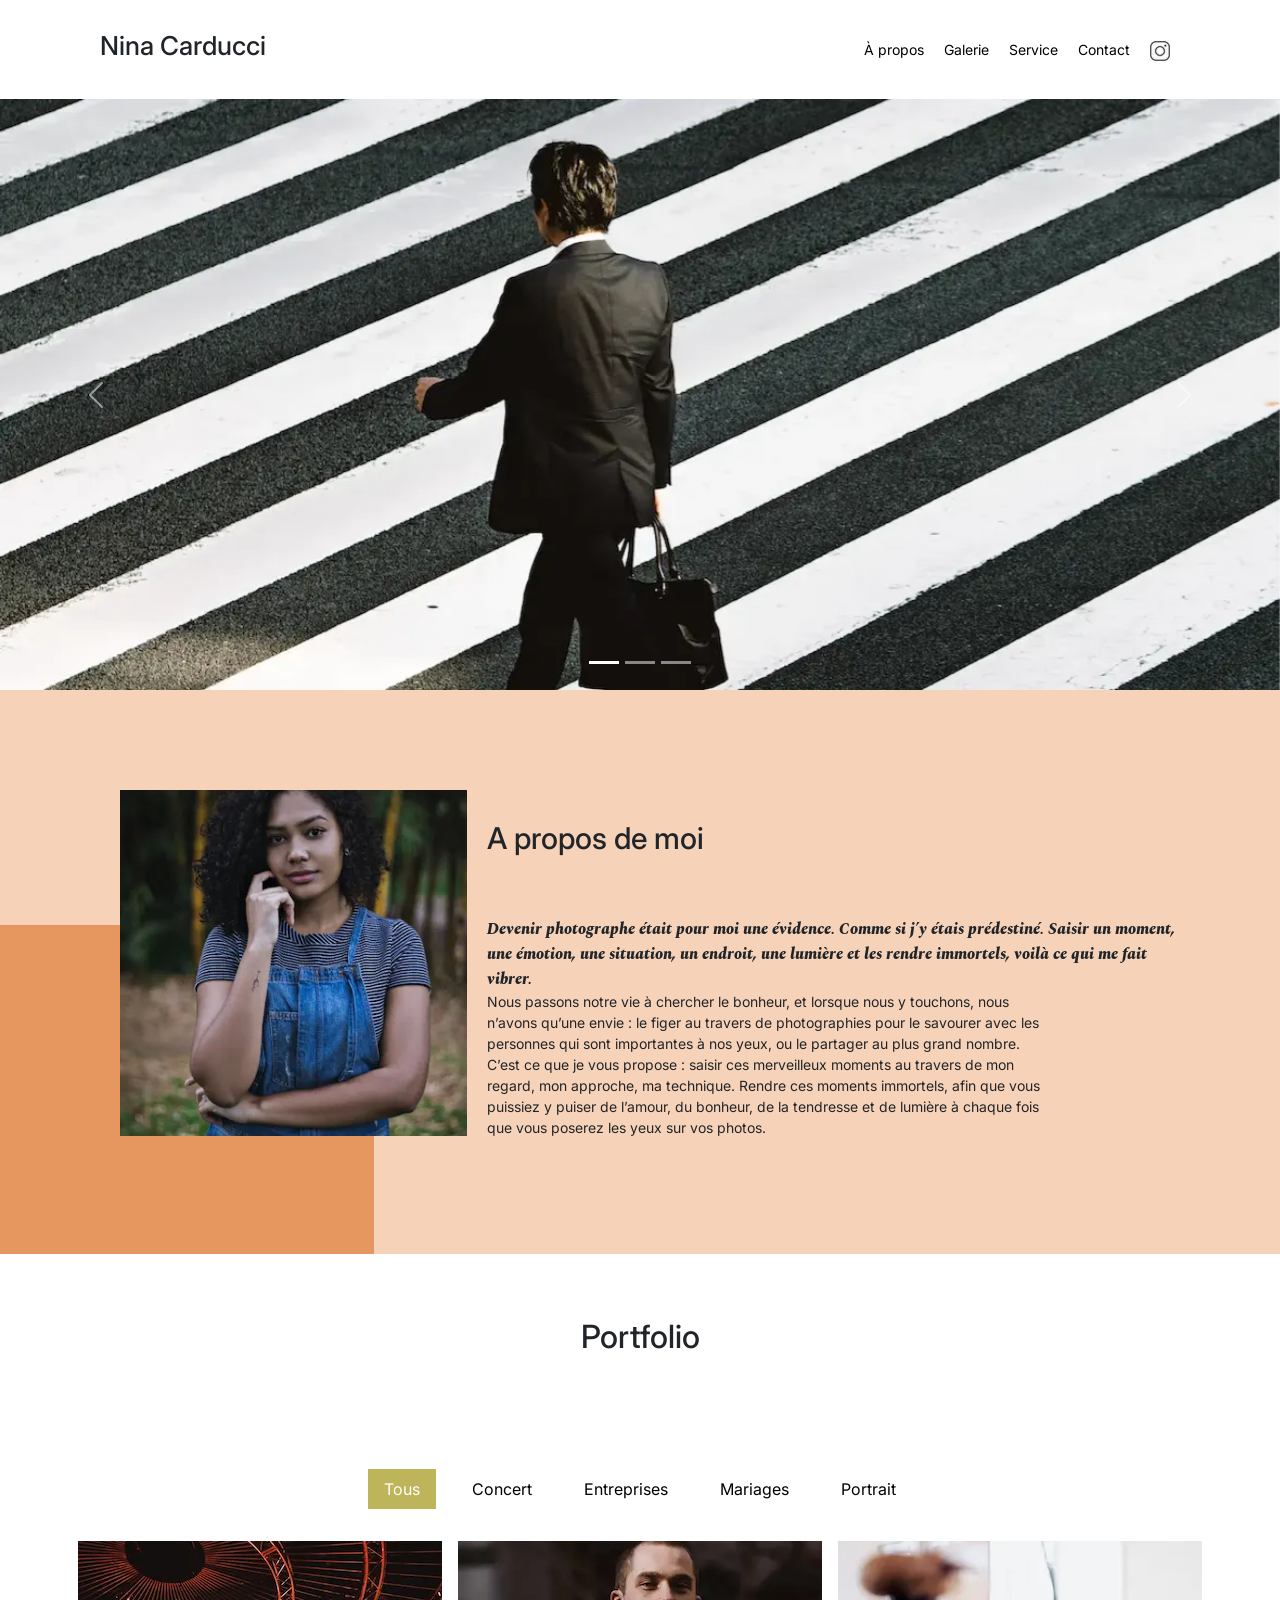
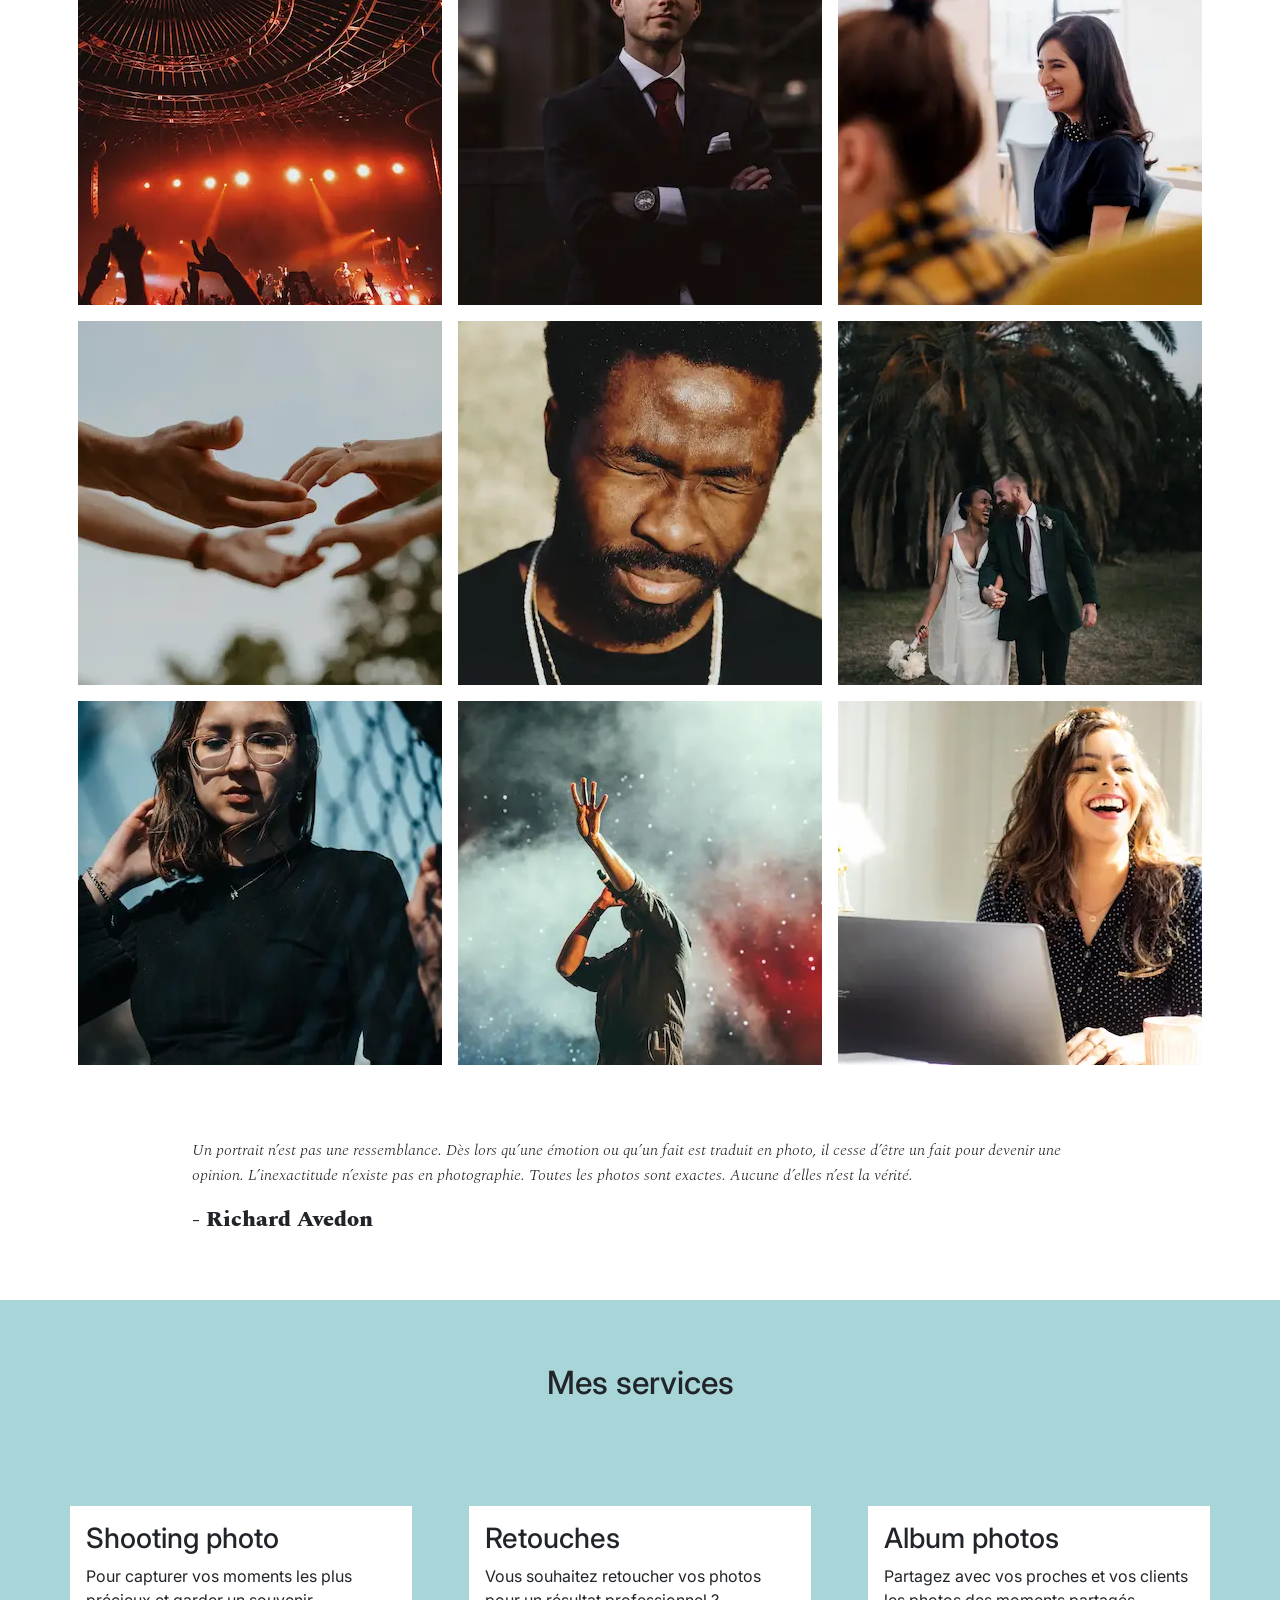
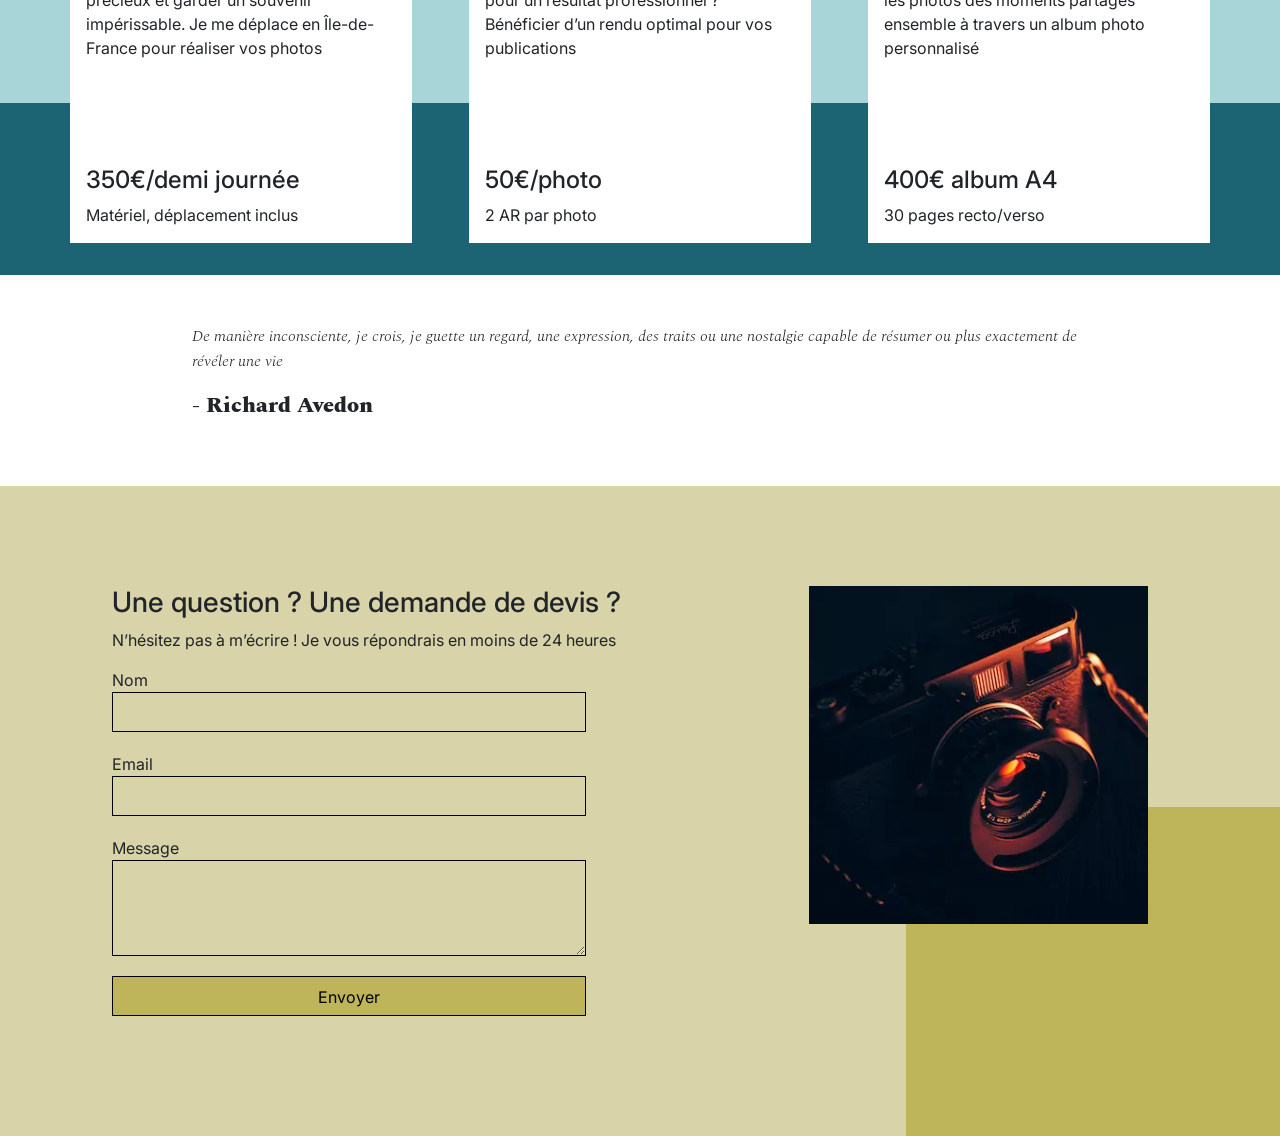
==== index.html @ 2148cfce "modifications to comply with W3C standards" ====
<!DOCTYPE html>
<html lang="fr">
<head>
	<meta name="viewport" content="width=device-width, initial-scale=1.0">
	<link rel="stylesheet" href="./assets/bootstrap/bootstrap.min.css">
	<link rel="stylesheet" href="./assets/style.min.css">
	
	<link rel="preconnect" href="https://fonts.gstatic.com" crossorigin>
	<link href="https://fonts.googleapis.com/css2?family=Inter&family=Spectral:ital,wght@0,400;1,300;1,400;1,800&display=swap" rel="stylesheet">
	<meta charset="UTF-8">
	<script src="./assets/bootstrap/bootstrap.bundle.min.js" defer></script>
	<script src="https://code.jquery.com/jquery-3.4.1.min.js" integrity="sha256-CSXorXvZcTkaix6Yvo6HppcZGetbYMGWSFlBw8HfCJo=" crossorigin="anonymous"></script>

	<meta name="description" content="Je suis Nina Carducci, photographe professionnelle basée à Bordeaux, spécialisée dans la capture de moments uniques (mariages, concerts, portraits, événements d'entreprise, ...). Découvrez mon portfolio de photographies artistiques et contactez-moi pour immortaliser vos moments spéciaux.">	
	
	<!-- Open Graph meta pour Facebook et Linkdin -->
	<meta property="og:title" content="Portfolio de la photographe Nina Carducci" >
	<meta property="og:url" content="https://marinevnt.github.io/Nina-Carducci--OpenClassrooms/" >
	<meta property="og:image" content="https://marinevnt.github.io/Nina-Carducci--OpenClassrooms/assets/images/nina-carducci-portrait-social-medias.webp" >
	<meta property="og:description" content="Je suis Nina Carducci, photographe professionnelle spécialisée dans la capture de moments uniques (mariages, concerts, portraits, événements d'entreprise, ...). Découvrez mon portfolio de photographies artistiques et contactez-moi pour immortaliser vos moments spéciaux.">
	<meta property="og:site_name" content="Nina Carducci" >
	<meta property="og:type" content="website" >

	<!-- Twitter summary card with large image must be at least 280x150px -->
	<meta name="twitter:card" content="summary">
	<meta name="twitter:title" content="Portfolio de la photographe Nina Carducci">
	<meta name="twitter:description" content="Je suis Nina Carducci, photographe professionnelle spécialisée dans la capture de moments uniques (mariages, concerts, portraits, événements d'entreprise, ...). Découvrez mon portfolio de photographies artistiques et contactez-moi pour immortaliser vos moments spéciaux.">
	<meta name="twitter:image" content="https://marinevnt.github.io/Nina-Carducci--OpenClassrooms/" >
	<meta name="twitter:url" content="assets/images/nina-carducci-portrait-twitter-image.webp">

	<title>Portfolio de la photographe Nina Carducci</title>
</head>

<body>
<header class="top-header">
	<h1 class="name">Nina Carducci</h1>
	<div class="nav">   
		<ul>
			<li><a href="#about" aria-label="En savoir plus sur moi">À propos</a></li>
			<li><a href="#gallery" aria-label="Voir ma galerie de photos">Galerie</a></li>
			<li><a href="#services" aria-label="Découvrir mes services de photographie">Service</a></li>
			<li><a href="#contact" aria-label="Contactez-moi">Contact</a></li>
			<li><a class="social-link" href="https://www.instagram.com/ninacarducci.photo/?hl=fr" target="_blank"><img src="assets/images/logo-instagram.webp" alt="logo Instagram" aria-label="Lien vers le profil instagram" width="20" height="20"></a></li>
		</ul>
	</div>
</header>
<section id="banner">
	<div id="carouselExampleIndicators" class="carousel slide" data-bs-ride="carousel">
		<div class="carousel-indicators">
			<button type="button" data-bs-target="#carouselExampleIndicators" data-bs-slide-to="0" class="active" aria-current="true" aria-label="Slide 1"></button>
			<button type="button" data-bs-target="#carouselExampleIndicators" data-bs-slide-to="1" aria-label="Slide 2"></button>
			<button type="button" data-bs-target="#carouselExampleIndicators" data-bs-slide-to="2" aria-label="Slide 3"></button>
		</div>
		<div class="carousel-inner">
			<div class="carousel-item active">
				<img src="./assets/images/slider/ryoji-iwata-men-walking-pedestrian-crossing.webp" 
					srcset="assets/images/slider/ryoji-iwata-men-walking-pedestrian-crossing-w1180-h545.webp 1180w, assets/images/slider/ryoji-iwata-men-walking-pedestrian-crossing-w1000-h462.webp 1000w, assets/images/slider/ryoji-iwata-men-walking-pedestrian-crossing-w650-h300.webp 650w"
					sizes=" (max-width: 1180px) 1180px,  (max-width: 1000px) 1000px,  (max-width: 650px) 650px, 100vw"
					class="d-block w-100 h-auto" 
					alt="homme marchant sur un passage piéton"
					>
			</div>
			<div class="carousel-item">
				<img src="./assets/images/slider/nicholas-green-crowd-concert.webp" 
					srcset="assets/images/slider/nicholas-green-crowd-concert-w1180-h545.webp 1180w, assets/images/slider/nicholas-green-crowd-concert-w1000-h462.webp 1000w, assets/images/slider/nicholas-green-crowd-concert-w650-h300.webp 650w"
					sizes=" (max-width: 1180px) 1180px,  (max-width: 1000px) 1000px,  (max-width: 650px) 650px, 100vw"
					class="d-block w-100 h-auto" 
					alt="foule à un concert"
					>
			</div>
			<div class="carousel-item">
				<img src="./assets/images/slider/edward-cisneros-wedding-celebretion.webp" 
					srcset="assets/images/slider/edward-cisneros-wedding-celebretion-w1180-h545.webp 1180w, assets/images/slider/edward-cisneros-wedding-celebretion-w1000-h462.webp 1000w, assets/images/slider/edward-cisneros-wedding-celebretion-w650-h300.webp 650w"
					sizes=" (max-width: 1180px) 1180px,  (max-width: 1000px) 1000px,  (max-width: 650px) 650px, 100vw"
					class="d-block w-100 h-auto" 
					alt="mariage"
					>
			</div>
		</div>
		<button class="carousel-control-prev" type="button" data-bs-target="#carouselExampleIndicators" data-bs-slide="prev">
			<span class="carousel-control-prev-icon" aria-hidden="true"></span>
			<span class="visually-hidden">Previous</span>
		</button>
		<button class="carousel-control-next" type="button" data-bs-target="#carouselExampleIndicators" data-bs-slide="next">
			<span class="carousel-control-next-icon" aria-hidden="true"></span>
			<span class="visually-hidden">Next</span>
		</button>
	</div>
</section>
<aside id="about">
	<div class="picture left">
		<img src="./assets/images/nina-carducci-portrait.webp" 
			srcset="./assets/images/nina-carducci-portrait-w470-h469.webp 1180w, ./assets/images/nina-carducci-portrait-w400-h399.webp 1000w, ./assets/images/nina-carducci-portrait.webp 650w"
			sizes="(max-width: 1180px) 470px, (max-width: 1000px) 400px, (max-width: 650px) 362px, 362px"
			alt="portrait de Nina Carducci" 
			width="362"
			height="361">
	</div>
	<div id="about-me">
		<h2 class="about-me__title">A propos de moi</h2>
		<span class="about-me__introduction">Devenir photographe était pour moi une évidence. Comme si j’y étais prédestiné. Saisir un moment, une émotion, une situation, un endroit, une lumière et les rendre immortels, voilà ce qui me fait vibrer.</span>
		<p>Nous passons notre vie à chercher le bonheur, et lorsque nous y touchons, nous n’avons qu’une envie : le figer au travers de photographies pour le savourer avec les personnes qui sont importantes à nos yeux, ou le partager au plus grand nombre.
			C’est ce que je vous propose : saisir ces merveilleux moments au travers de mon regard, mon approche, ma technique. Rendre ces moments immortels, afin que vous puissiez y puiser de l’amour, du bonheur, de la tendresse et de lumière à chaque fois que vous poserez les yeux sur vos photos.</p>
	</div>
</aside>
<section id="gallery">
	<h2 class="title">Portfolio</h2>
	<div class="container py-3">
		<div class="gallery" style="display: none">
			<img data-gallery-tag="Concert" class="gallery-item" src="./assets/images/gallery/concerts/aaron-paul-concert-1.webp" alt="concert" loading="lazy">
			<img data-gallery-tag="Entreprises" class="gallery-item" src="./assets/images/gallery/entreprise/ali-morshedlou-buisness-man.webp" alt="homme d'affaire" loading="lazy">
			<img data-gallery-tag="Entreprises" class="gallery-item" src="./assets/images/gallery/entreprise/jason-goodman-buisness-portrait.webp" alt="portrait en entreprise" loading="lazy">
			<img data-gallery-tag="Mariages" class="gallery-item" src="./assets/images/gallery/mariage/hannah-busing-wedding-hands.webp" alt="mains" loading="lazy">
			<img data-gallery-tag="Portrait" class="gallery-item" src="./assets/images/gallery/portraits/ade-tunji-man-portrait.webp" alt="portrait d'homme" loading="lazy">
			<img data-gallery-tag="Mariages" class="gallery-item" src="./assets/images/gallery/mariage/jakob-owens-wedding-portrait.webp" alt="photo de mariés" loading="lazy">
			<img data-gallery-tag="Portrait" class="gallery-item" src="./assets/images/gallery/portraits/nino-van-prattenburg-women-portrait.webp" alt="portrait de femme" loading="lazy">
			<img data-gallery-tag="Concert" class="gallery-item" src="./assets/images/gallery/concerts/austin-neill-concert.webp" alt="concert" loading="lazy">
			<img data-gallery-tag="Entreprises" class="gallery-item" src="./assets/images/gallery/entreprise/mateus-campos-felipe-woman-portrait.webp" alt="portrait de femme" loading="lazy">
		</div>
	</div>
	<div class="quote">
		<figure>
			<blockquote>
				<span class="quote__text">Un portrait n’est pas une ressemblance. Dès lors qu’une émotion ou qu’un fait est traduit en photo, il cesse d’être un fait pour devenir une opinion. L’inexactitude n’existe pas en photographie. Toutes les photos sont exactes. Aucune d’elles n’est la vérité.</span>
			</blockquote>
			<figcaption class="quote__author">- Richard Avedon</figcaption>
		</figure>
	</div>
</section>
<section id="services">
	<h2 class="title">Mes services</h2>
	<div class="container">
		<div class="service">
			<div class="service__description">
				<h3>Shooting photo</h3>
				<p>Pour capturer vos moments les plus précieux et garder un souvenir impérissable. Je me déplace en Île-de-France pour réaliser vos photos</p>
			</div>
			<div class="service__price">
				<h4>350€/demi journée</h4>
				<span>Matériel, déplacement inclus</span>
			</div>

		</div>
		<div class="service">
			<div class="service__description">
				<h3>Retouches</h3>
				<p>Vous souhaitez retoucher vos photos pour un résultat professionnel ? Bénéficier d’un rendu optimal pour vos publications</p>
			</div>
			<div class="service__price">
				<h4>50€/photo</h4>
				<span>2 AR par photo</span>
			</div>
		</div>
		<div class="service">
			<div class="service__description">
				<h3>Album photos</h3>
				<p>Partagez avec vos proches et vos clients les photos des moments partagés ensemble à travers un album photo personnalisé</p>
			</div>
			<div class="service__price">
				<h4>400€ album A4</h4>
				<span>30 pages recto/verso</span>
			</div>
		</div>
	</div>
</section>
<section class="quote">
	<figure>
		<blockquote>
			<span class="quote__text">De manière inconsciente, je crois, je guette un regard, une expression, des traits ou une nostalgie capable de résumer ou plus exactement de révéler une vie</span>
		</blockquote>
		<figcaption class="quote__author">- Richard Avedon</figcaption>
	</figure>
</section>
<footer id="contact">
	<div class="container">
		<div class="form-container">
			<h3>Une question ? Une demande de devis ?</h3>
			<p> N’hésitez pas à m’écrire ! Je vous répondrais en moins de 24 heures</p>
			<form action="" method="post">
				<label for="nom">Nom</label>
				<input type="text" name="nom" id="nom">
				<label for="email">Email</label>
				<input type="email" name="email" id="email">
				<label for="message">Message</label>
				<textarea name="message" id="message" cols="30" rows="10"></textarea>
				<input type="submit" value="Envoyer">
			</form>
		</div>
		<div class="picture right">
			<img src="./assets/images/camera.webp" alt="caméra"  width="354" height="353">
		</div>
	</div>
</footer>
<link rel="preconnect" href="https://fonts.googleapis.com">
<script src="./assets/maugallery.min.js" defer></script>
<script src="./assets/scripts.min.js" defer></script>
<!-- Balisage JSON-LD pour les données structurées Schema.org -->
<script type="application/ld+json">
	{
	"@context": "http://schema.org",
	"@type": "LocalBusiness",
	"name": "Nina Carducci",
	"description": "Photographe professionnelle basée à Bordeaux, spécialisée dans la capture de moments uniques. Découvrez mon portfolio de photographies artistiques et contactez-moi pour discuter de vos besoins.",
	"image": "./assets/images/nina-carducci-portrait.webp",
	"address": {
		"@type": "PostalAddress",
		"streetAddress": "68 avenue Alsace Lorraine",
		"addressLocality": "Bordeaux",
		"postalCode": "33200",
		"addressCountry": "FR"
	},
	"telephone": "+33-5-56-67-78-89",
	"openingHours": "Mo-Fr 10:00-19:00"
	}
	</script>
</body>
</html>
---- assets/style.min.css ----
.nav a,.nav-pills .nav-link{color:#000}.about-me__introduction,.quote,.quote__text{font-style:italic;font-family:Spectral}.quote,.quote__author,.quote__text{font-family:Spectral}.service,.top-header{background-color:#fff;display:flex}#about,#contact{padding-inline:100px;padding-block:100px}.picture.left::before,.picture.right::before{content:' ';width:374px;height:329px;bottom:0;z-index:-1}#about,#contact .container,.nav ul,.service,.top-header,form{display:flex}body{max-width:1920px;margin:auto}*{font-family:Inter;font-style:normal}.top-header{position:sticky;top:0;z-index:1000;justify-content:space-between;padding-inline:100px;padding-block:30px;align-items:center}#about,#contact,#services,.item-column{position:relative}.top-header .name{font-size:26px}.nav ul{list-style-type:none;font-size:14px;margin-bottom:0}.nav li{padding-inline:10px}.nav a{text-decoration:none}.social-link img{width:20px}#about{background-color:#f6d2b8}.picture.left::before{background-color:#e5975f;position:absolute;left:0}.picture{flex:1;margin:0 20px;z-index:0}.picture img{width:100%;height:auto}#about-me,.form-container{flex:2}.about-me__title{margin-top:1em;margin-bottom:60px;font-size:30px}.about-me__introduction{font-weight:800;width:60%}#about-me p{width:80%;font-size:14px}.title{text-align:center;padding-block:2em}.gallery .nav{justify-content:center}.nav-pills .nav-link.active,.nav-pills .show>.nav-link{color:#fff;background-color:#beb45a;border-radius:0}form input,form textarea{width:100%;background-color:transparent;border:1px solid;margin-bottom:20px}.item-column{margin-bottom:0!important;padding:0}.item-column::after{content:"";display:block;padding-bottom:100%}.gallery-item{position:absolute;width:100%;height:100%;object-fit:cover;padding:.5em}.quote{width:70%;margin:auto;padding-block:3em}.quote__text{font-weight:300}.quote__author{font-weight:800;font-size:22px}#services{margin:auto;background-color:#a8d5d8}#services .container::before{content:' ';background-color:#1c6474;position:absolute;width:100%;height:30%;bottom:0;left:0;z-index:0}#services .container{justify-content:space-between;display:flex;padding:2em 0}.service{max-width:390px;width:30%;height:337px;padding:1em;flex-direction:column;justify-content:space-between;z-index:1}#contact{margin:auto;background-color:#d8d3a8}.picture.right::before{background-color:#beb45a;position:absolute;right:0}form{flex-direction:column;width:70%;align-items:flex-start}form input{height:2.5em}form textarea{height:5em;line-height:2.5em;font-size:1.2em}input[type=submit]{background-color:#beb45a;padding:.5em 1em}@media all and (max-width:1180px){.picture{flex:2}#about,#contact .container{align-items:center}.about-me__title{margin-top:0;margin-bottom:1em}#about-me h6,#about-me p{width:100%}}@media all and (max-width:1000px){.picture.left::before,.picture.right::before{height:30%;position:absolute;z-index:-1;width:100%}#about,#contact .container,#services .container{flex-direction:column}.picture{width:50%}.picture.left::before{bottom:auto;top:0;left:0}.about-me__title{text-align:center;margin-top:1em}.service{width:100%;max-width:100%;height:auto;margin:2em 0}.service__description{margin-bottom:1em}#services .container::before{width:30%;height:100%;bottom:0;right:0;left:auto;z-index:0}#contact .picture.right{margin-top:1em}.picture.right::before{bottom:0;right:0}}@media all and (max-width:650px){.top-header{flex-direction:column;padding-inline:0}.top-header .nav,.top-header .nav ul{width:100%;padding:0}.top-header .nav li{flex:1;padding-block:1em;text-align:center}.picture.left::before,.picture.right::before{height:150px}#services .container{align-items:center}.service{max-width:90%}#about,#contact{padding-inline:2em;padding-block:2em}form{width:100%}.picture{width:80%}}
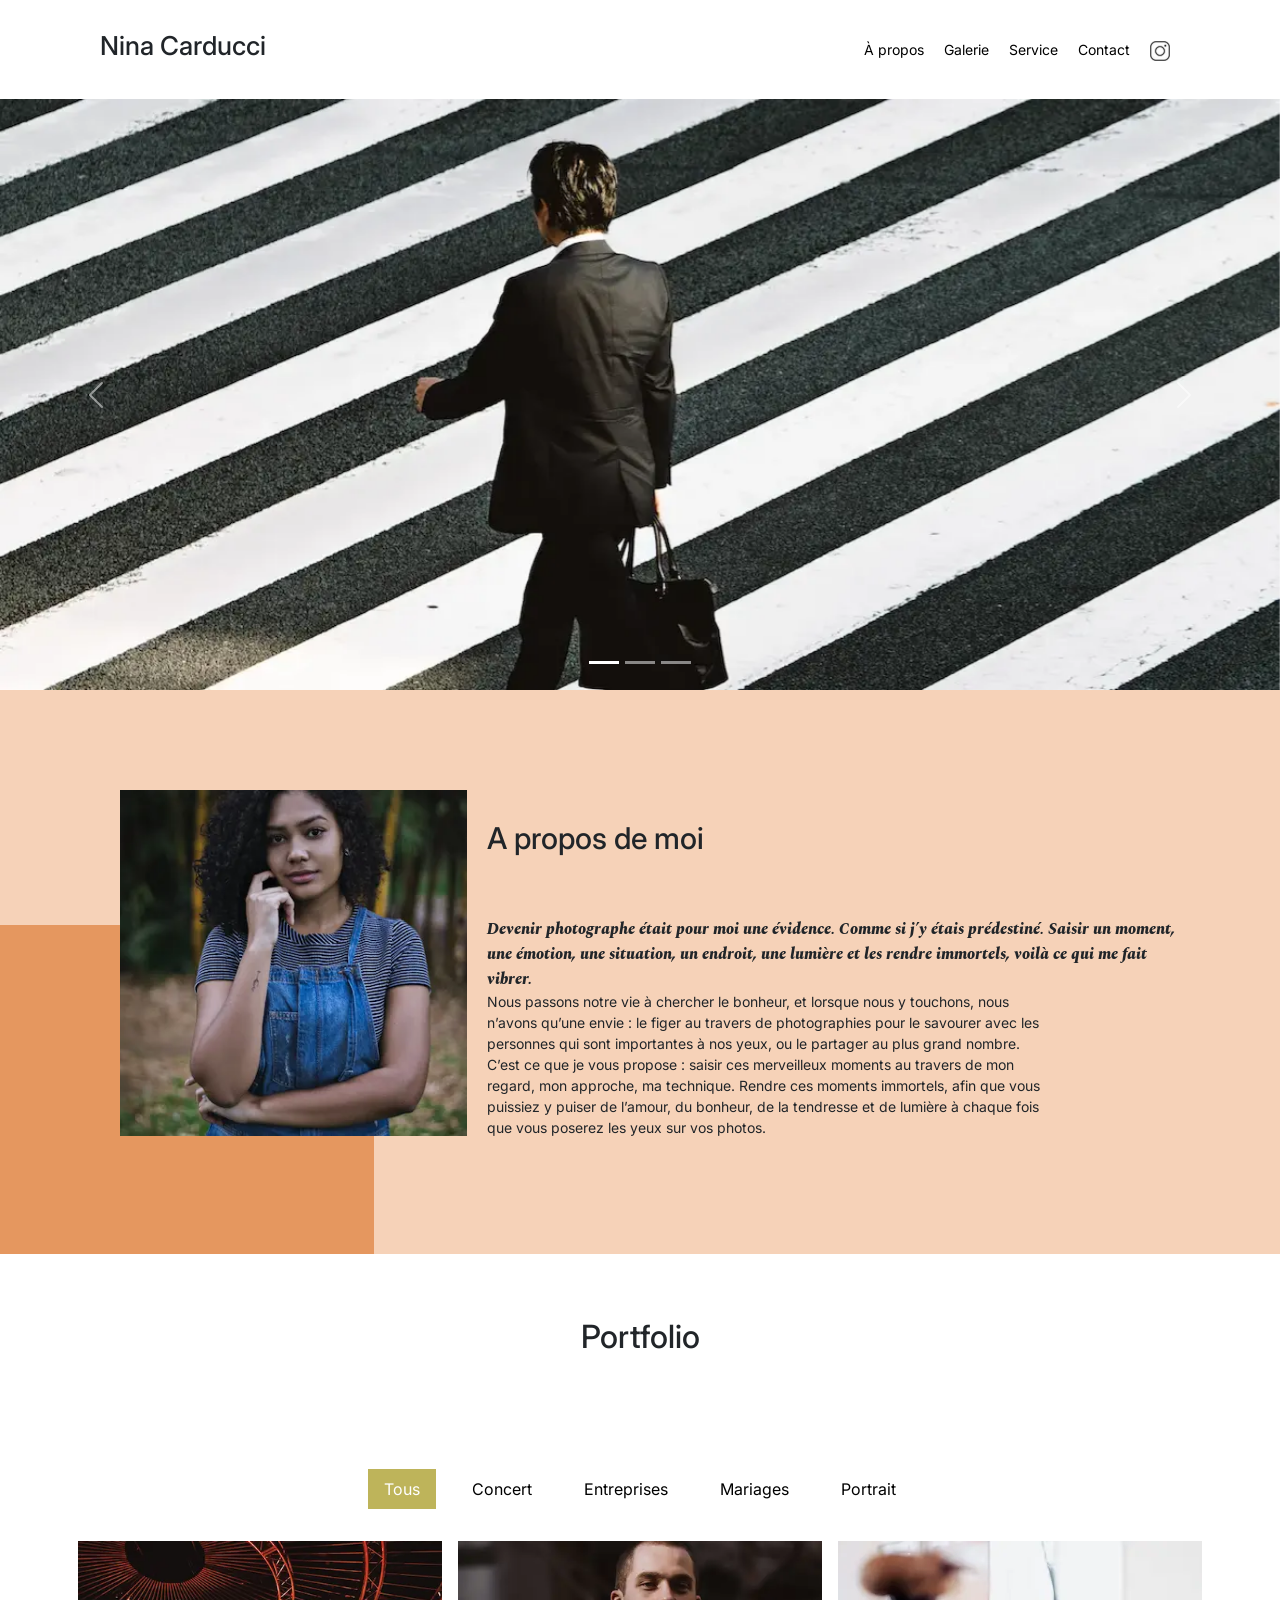
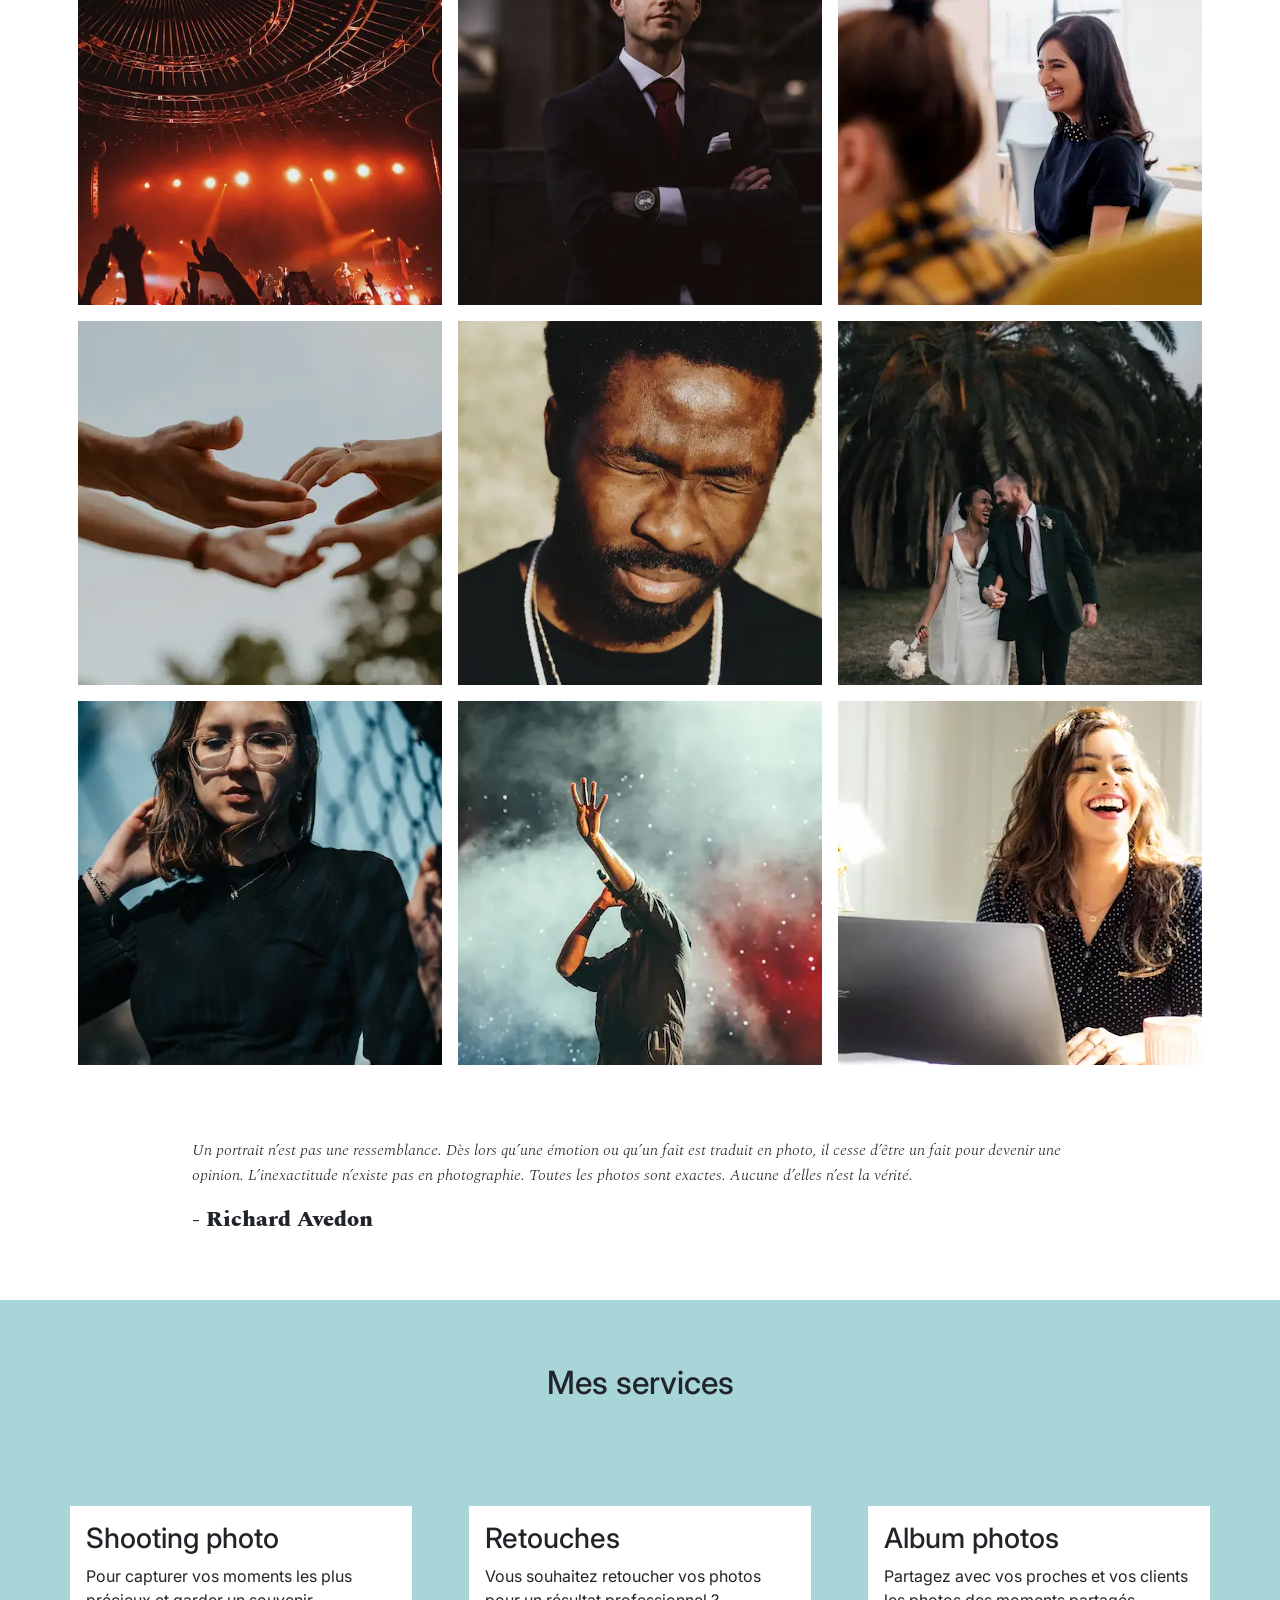
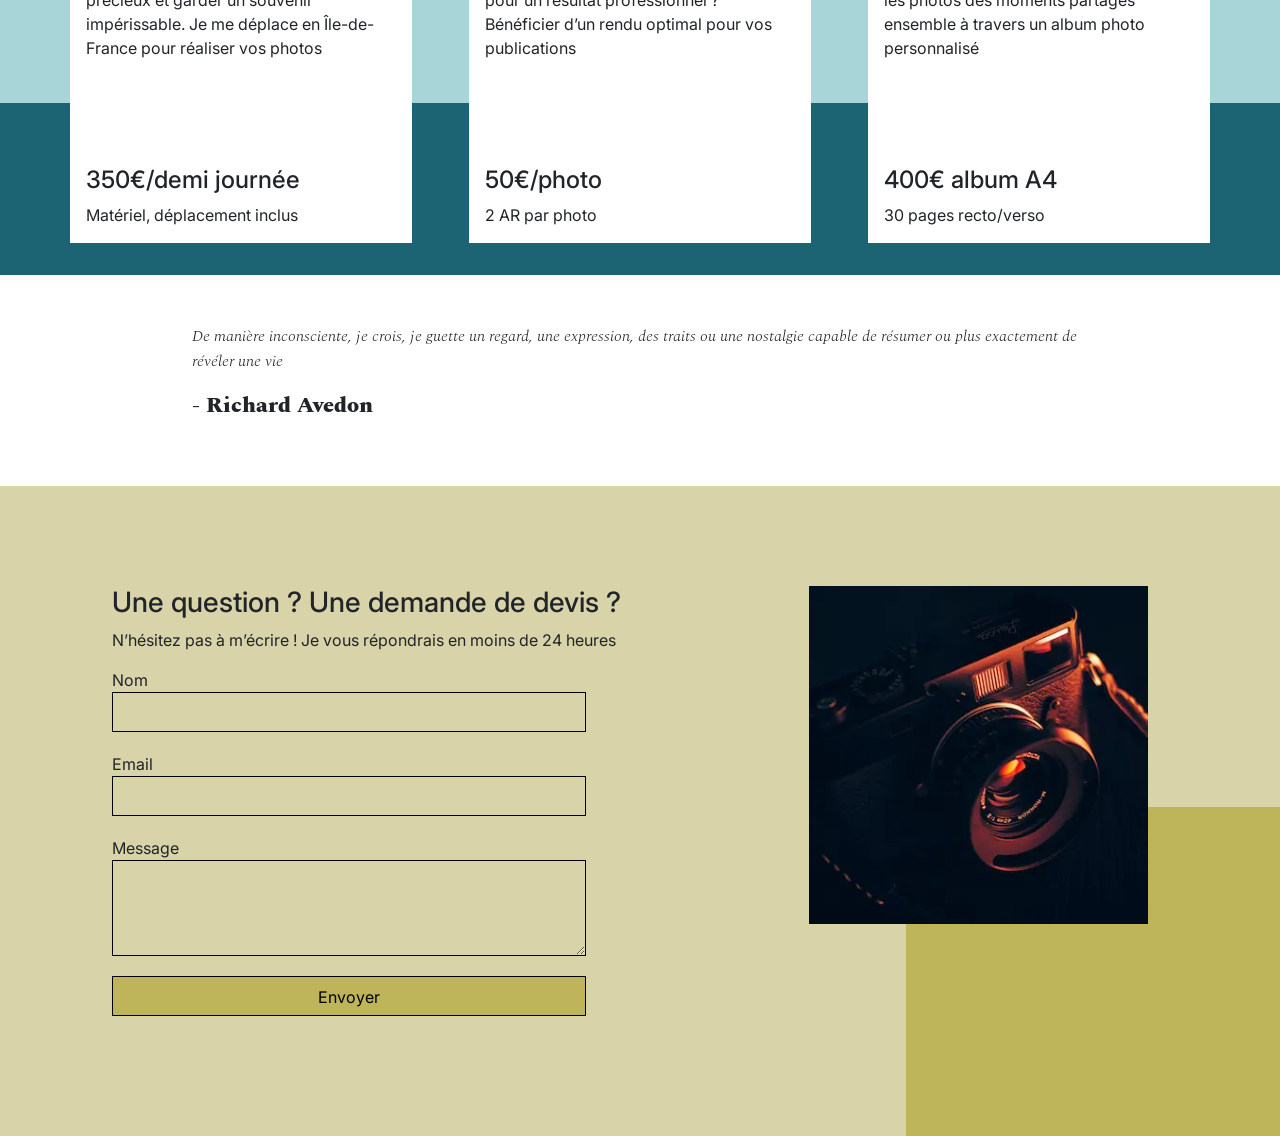
==== commit 1a1d44d4: "changing alt to follow wave recommendation" ====
--- a/index.html
+++ b/index.html
@@ -44,7 +44,7 @@
 		</ul>
 	</div>
 </header>
-<section id="banner">
+<section id="header">
 	<div id="carouselExampleIndicators" class="carousel slide" data-bs-ride="carousel">
 		<div class="carousel-indicators">
 			<button type="button" data-bs-target="#carouselExampleIndicators" data-bs-slide-to="0" class="active" aria-current="true" aria-label="Slide 1"></button>
@@ -115,7 +115,7 @@
 			<img data-gallery-tag="Mariages" class="gallery-item" src="./assets/images/gallery/mariage/jakob-owens-wedding-portrait.webp" alt="photo de mariés" loading="lazy">
 			<img data-gallery-tag="Portrait" class="gallery-item" src="./assets/images/gallery/portraits/nino-van-prattenburg-women-portrait.webp" alt="portrait de femme" loading="lazy">
 			<img data-gallery-tag="Concert" class="gallery-item" src="./assets/images/gallery/concerts/austin-neill-concert.webp" alt="concert" loading="lazy">
-			<img data-gallery-tag="Entreprises" class="gallery-item" src="./assets/images/gallery/entreprise/mateus-campos-felipe-woman-portrait.webp" alt="portrait de femme" loading="lazy">
+			<img data-gallery-tag="Entreprises" class="gallery-item" src="./assets/images/gallery/entreprise/mateus-campos-felipe-woman-portrait.webp" alt="portrait de femme en entreprise" loading="lazy">
 		</div>
 	</div>
 	<div class="quote">
